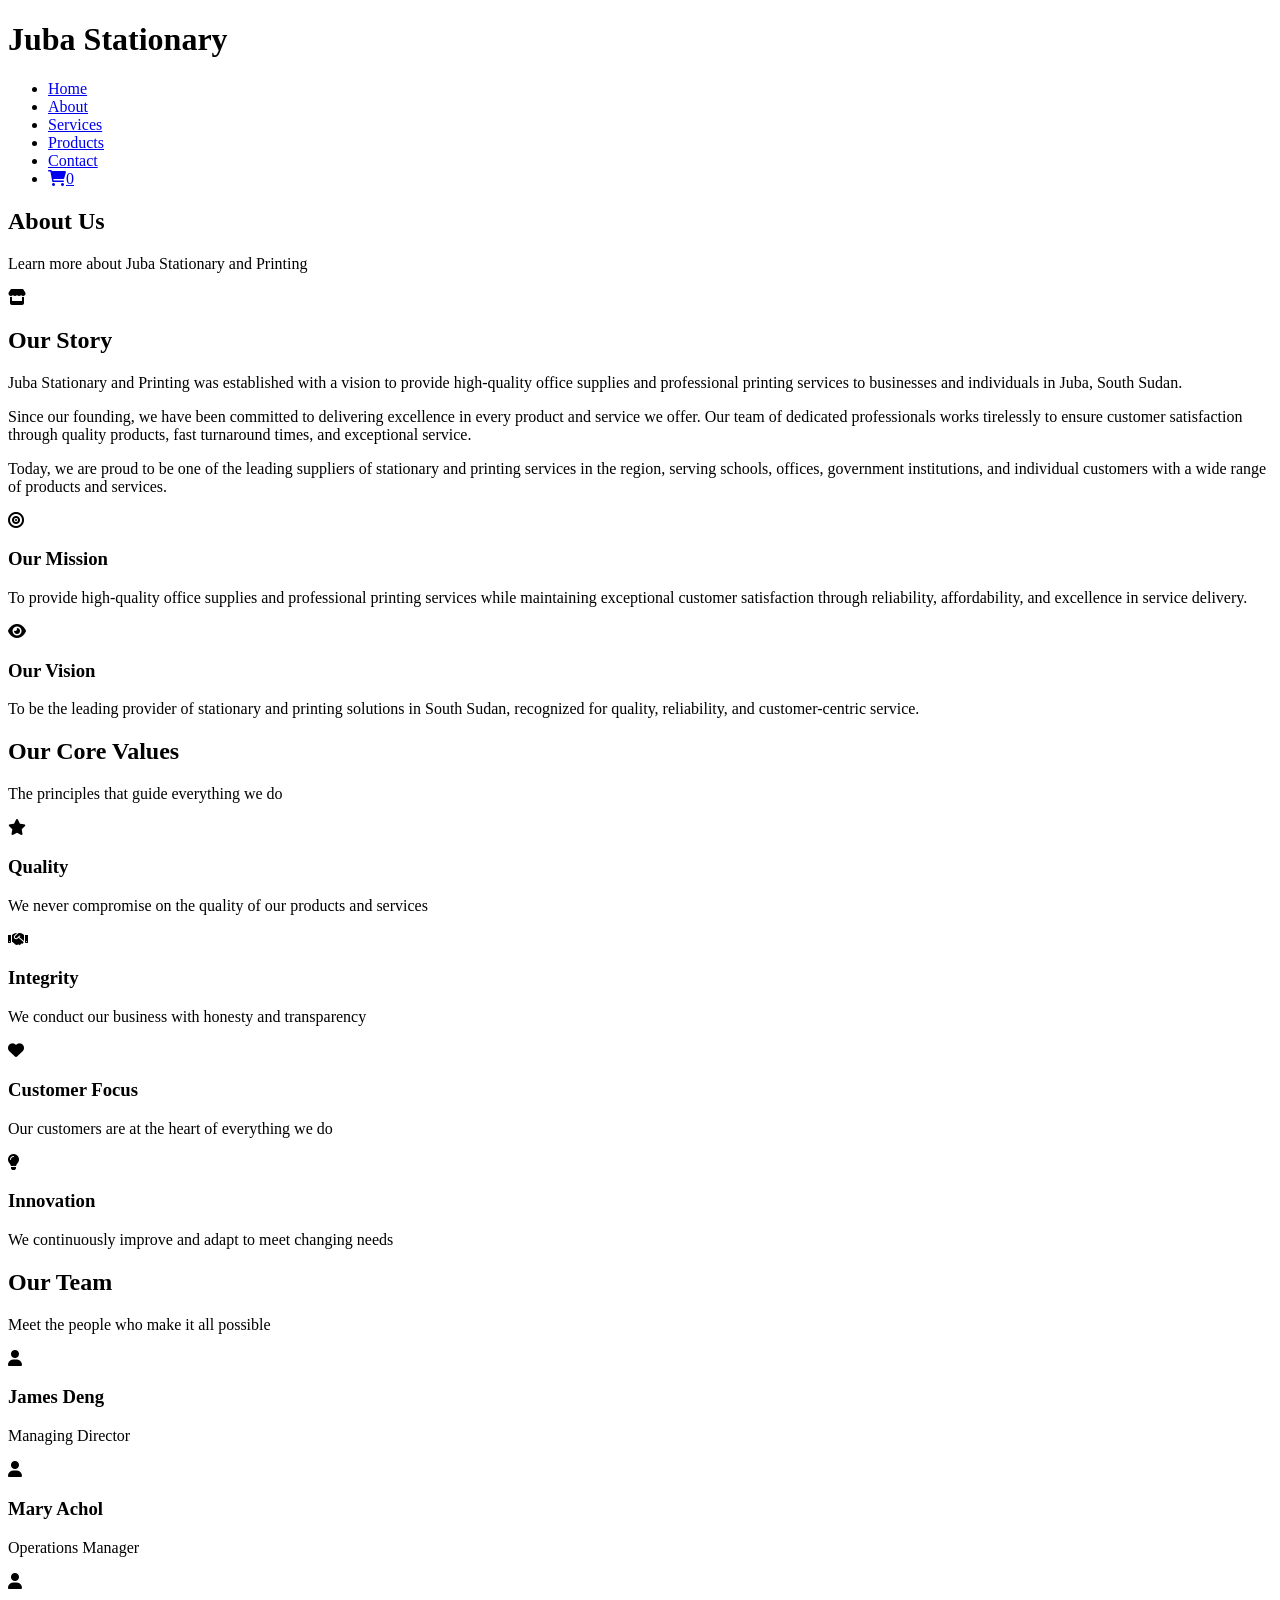
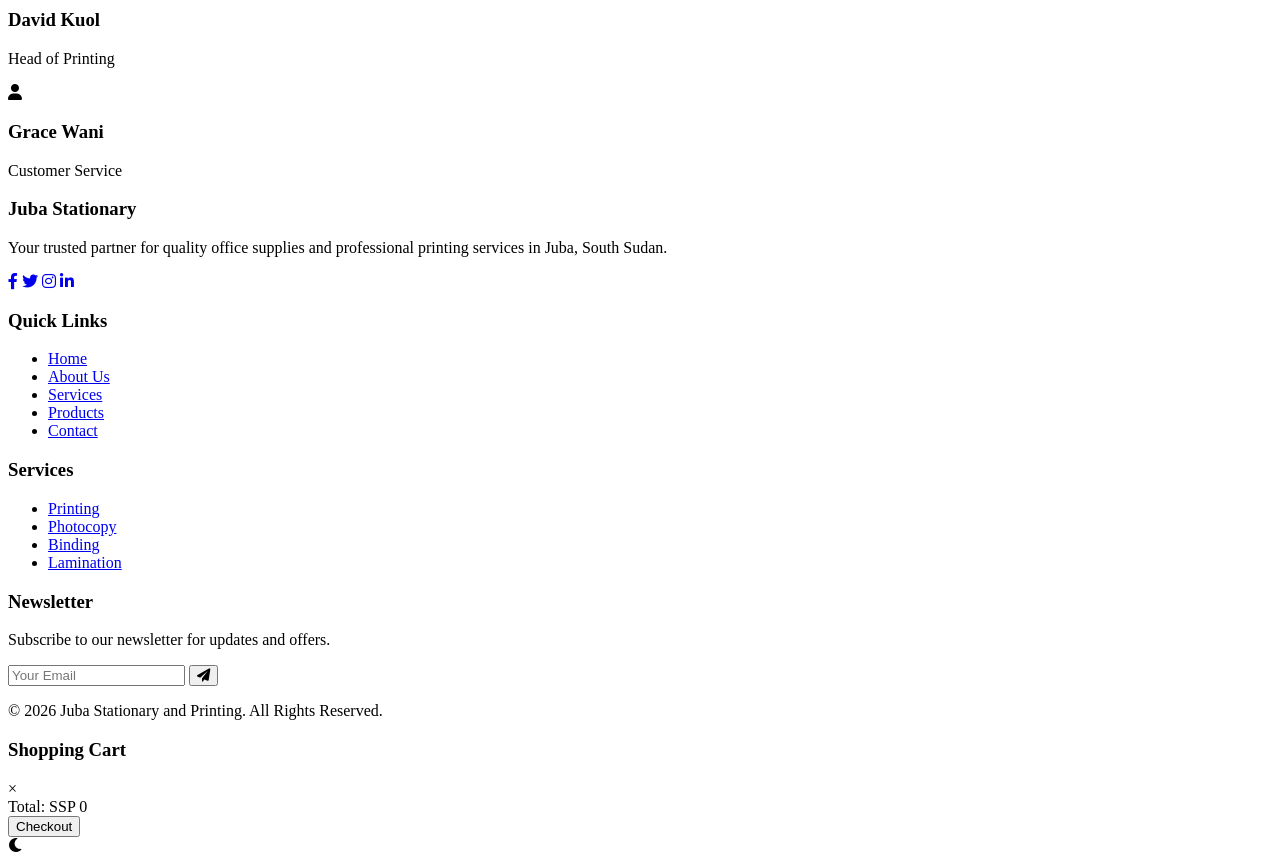
==== about.html @ 0d199f29 "juba stationary and printing juba stationary and printing" ====
<!DOCTYPE html>
<html lang="en">
<head>
    <meta charset="UTF-8">
    <meta name="viewport" content="width=device-width, initial-scale=1.0">
    <title>About Us - Juba Stationary and Printing</title>
    <link rel="stylesheet" href="assets/css/style.css">
    <link rel="preconnect" href="https://fonts.googleapis.com">
    <link rel="preconnect" href="https://fonts.gstatic.com" crossorigin>
    <link href="https://fonts.googleapis.com/css2?family=Poppins:wght@300;400;500;600;700&display=swap" rel="stylesheet">
    <link rel="stylesheet" href="https://cdnjs.cloudflare.com/ajax/libs/font-awesome/6.0.0/css/all.min.css">
</head>
<body>
    <!-- Header -->
    <header class="header" id="header">
        <div class="container">
            <div class="navbar">
                <div class="logo">
                    <h1><span>Juba</span> Stationary</h1>
                </div>
                <nav class="nav-menu" id="navMenu">
                    <ul class="nav-links">
                        <li><a href="index.html">Home</a></li>
                        <li><a href="about.html" class="active">About</a></li>
                        <li><a href="services.html">Services</a></li>
                        <li><a href="products.html">Products</a></li>
                        <li><a href="contact.html">Contact</a></li>
                        <li><a href="#" class="cart-icon"><i class="fas fa-shopping-cart"></i><span id="cartCount">0</span></a></li>
                    </ul>
                    <div class="mobile-menu-btn" id="mobileMenuBtn">
                        <span></span>
                        <span></span>
                        <span></span>
                    </div>
                </nav>
            </div>
        </div>
    </header>

    <!-- Page Header -->
    <section class="page-header">
        <div class="container">
            <h1>About Us</h1>
            <p>Learn more about Juba Stationary and Printing</p>
        </div>
    </section>

    <!-- About Section -->
    <section class="about-section">
        <div class="container">
            <div class="about-content">
                <div class="about-image">
                    <div class="image-placeholder">
                        <i class="fas fa-store"></i>
                    </div>
                </div>
                <div class="about-text">
                    <h2>Our Story</h2>
                    <p>Juba Stationary and Printing was established with a vision to provide high-quality office supplies and professional printing services to businesses and individuals in Juba, South Sudan.</p>
                    <p>Since our founding, we have been committed to delivering excellence in every product and service we offer. Our team of dedicated professionals works tirelessly to ensure customer satisfaction through quality products, fast turnaround times, and exceptional service.</p>
                    <p>Today, we are proud to be one of the leading suppliers of stationary and printing services in the region, serving schools, offices, government institutions, and individual customers with a wide range of products and services.</p>
                </div>
            </div>
        </div>
    </section>

    <!-- Mission & Vision -->
    <section class="mission-vision">
        <div class="container">
            <div class="mv-grid">
                <div class="mv-card">
                    <div class="mv-icon">
                        <i class="fas fa-bullseye"></i>
                    </div>
                    <h3>Our Mission</h3>
                    <p>To provide high-quality office supplies and professional printing services while maintaining exceptional customer satisfaction through reliability, affordability, and excellence in service delivery.</p>
                </div>
                <div class="mv-card">
                    <div class="mv-icon">
                        <i class="fas fa-eye"></i>
                    </div>
                    <h3>Our Vision</h3>
                    <p>To be the leading provider of stationary and printing solutions in South Sudan, recognized for quality, reliability, and customer-centric service.</p>
                </div>
            </div>
        </div>
    </section>

    <!-- Values -->
    <section class="values-section">
        <div class="container">
            <div class="section-title">
                <h2>Our Core Values</h2>
                <p>The principles that guide everything we do</p>
            </div>
            <div class="values-grid">
                <div class="value-card">
                    <i class="fas fa-star"></i>
                    <h3>Quality</h3>
                    <p>We never compromise on the quality of our products and services</p>
                </div>
                <div class="value-card">
                    <i class="fas fa-handshake"></i>
                    <h3>Integrity</h3>
                    <p>We conduct our business with honesty and transparency</p>
                </div>
                <div class="value-card">
                    <i class="fas fa-heart"></i>
                    <h3>Customer Focus</h3>
                    <p>Our customers are at the heart of everything we do</p>
                </div>
                <div class="value-card">
                    <i class="fas fa-lightbulb"></i>
                    <h3>Innovation</h3>
                    <p>We continuously improve and adapt to meet changing needs</p>
                </div>
            </div>
        </div>
    </section>

    <!-- Team Section -->
    <section class="team-section">
        <div class="container">
            <div class="section-title">
                <h2>Our Team</h2>
                <p>Meet the people who make it all possible</p>
            </div>
            <div class="team-grid">
                <div class="team-card">
                    <div class="team-image">
                        <i class="fas fa-user"></i>
                    </div>
                    <h3>James Deng</h3>
                    <p>Managing Director</p>
                </div>
                <div class="team-card">
                    <div class="team-image">
                        <i class="fas fa-user"></i>
                    </div>
                    <h3>Mary Achol</h3>
                    <p>Operations Manager</p>
                </div>
                <div class="team-card">
                    <div class="team-image">
                        <i class="fas fa-user"></i>
                    </div>
                    <h3>David Kuol</h3>
                    <p>Head of Printing</p>
                </div>
                <div class="team-card">
                    <div class="team-image">
                        <i class="fas fa-user"></i>
                    </div>
                    <h3>Grace Wani</h3>
                    <p>Customer Service</p>
                </div>
            </div>
        </div>
    </section>

    <!-- Footer -->
    <footer class="footer">
        <div class="container">
            <div class="footer-grid">
                <div class="footer-section">
                    <h3>Juba Stationary</h3>
                    <p>Your trusted partner for quality office supplies and professional printing services in Juba, South Sudan.</p>
                    <div class="social-links">
                        <a href="#"><i class="fab fa-facebook-f"></i></a>
                        <a href="#"><i class="fab fa-twitter"></i></a>
                        <a href="#"><i class="fab fa-instagram"></i></a>
                        <a href="#"><i class="fab fa-linkedin-in"></i></a>
                    </div>
                </div>
                <div class="footer-section">
                    <h3>Quick Links</h3>
                    <ul>
                        <li><a href="index.html">Home</a></li>
                        <li><a href="about.html">About Us</a></li>
                        <li><a href="services.html">Services</a></li>
                        <li><a href="products.html">Products</a></li>
                        <li><a href="contact.html">Contact</a></li>
                    </ul>
                </div>
                <div class="footer-section">
                    <h3>Services</h3>
                    <ul>
                        <li><a href="services.html">Printing</a></li>
                        <li><a href="services.html">Photocopy</a></li>
                        <li><a href="services.html">Binding</a></li>
                        <li><a href="services.html">Lamination</a></li>
                    </ul>
                </div>
                <div class="footer-section">
                    <h3>Newsletter</h3>
                    <p>Subscribe to our newsletter for updates and offers.</p>
                    <form class="newsletter-form" onsubmit="return subscribeNewsletter(event)">
                        <input type="email" placeholder="Your Email" required>
                        <button type="submit"><i class="fas fa-paper-plane"></i></button>
                    </form>
                </div>
            </div>
            <div class="footer-bottom">
                <p>&copy; 2026 Juba Stationary and Printing. All Rights Reserved.</p>
            </div>
        </div>
    </footer>

    <!-- Cart Modal -->
    <div class="cart-modal" id="cartModal">
        <div class="cart-content">
            <div class="cart-header">
                <h3>Shopping Cart</h3>
                <span class="close-cart" id="closeCart">&times;</span>
            </div>
            <div class="cart-items" id="cartItems"></div>
            <div class="cart-footer">
                <div class="cart-total">
                    <span>Total:</span>
                    <span id="cartTotal">SSP 0</span>
                </div>
                <button class="btn btn-primary" onclick="checkout()">Checkout</button>
            </div>
        </div>
    </div>

    <!-- Dark Mode Toggle -->
    <div class="dark-mode-toggle" id="darkModeToggle">
        <i class="fas fa-moon"></i>
    </div>

    <script src="assets/js/script.js"></script>
</body>
</html>
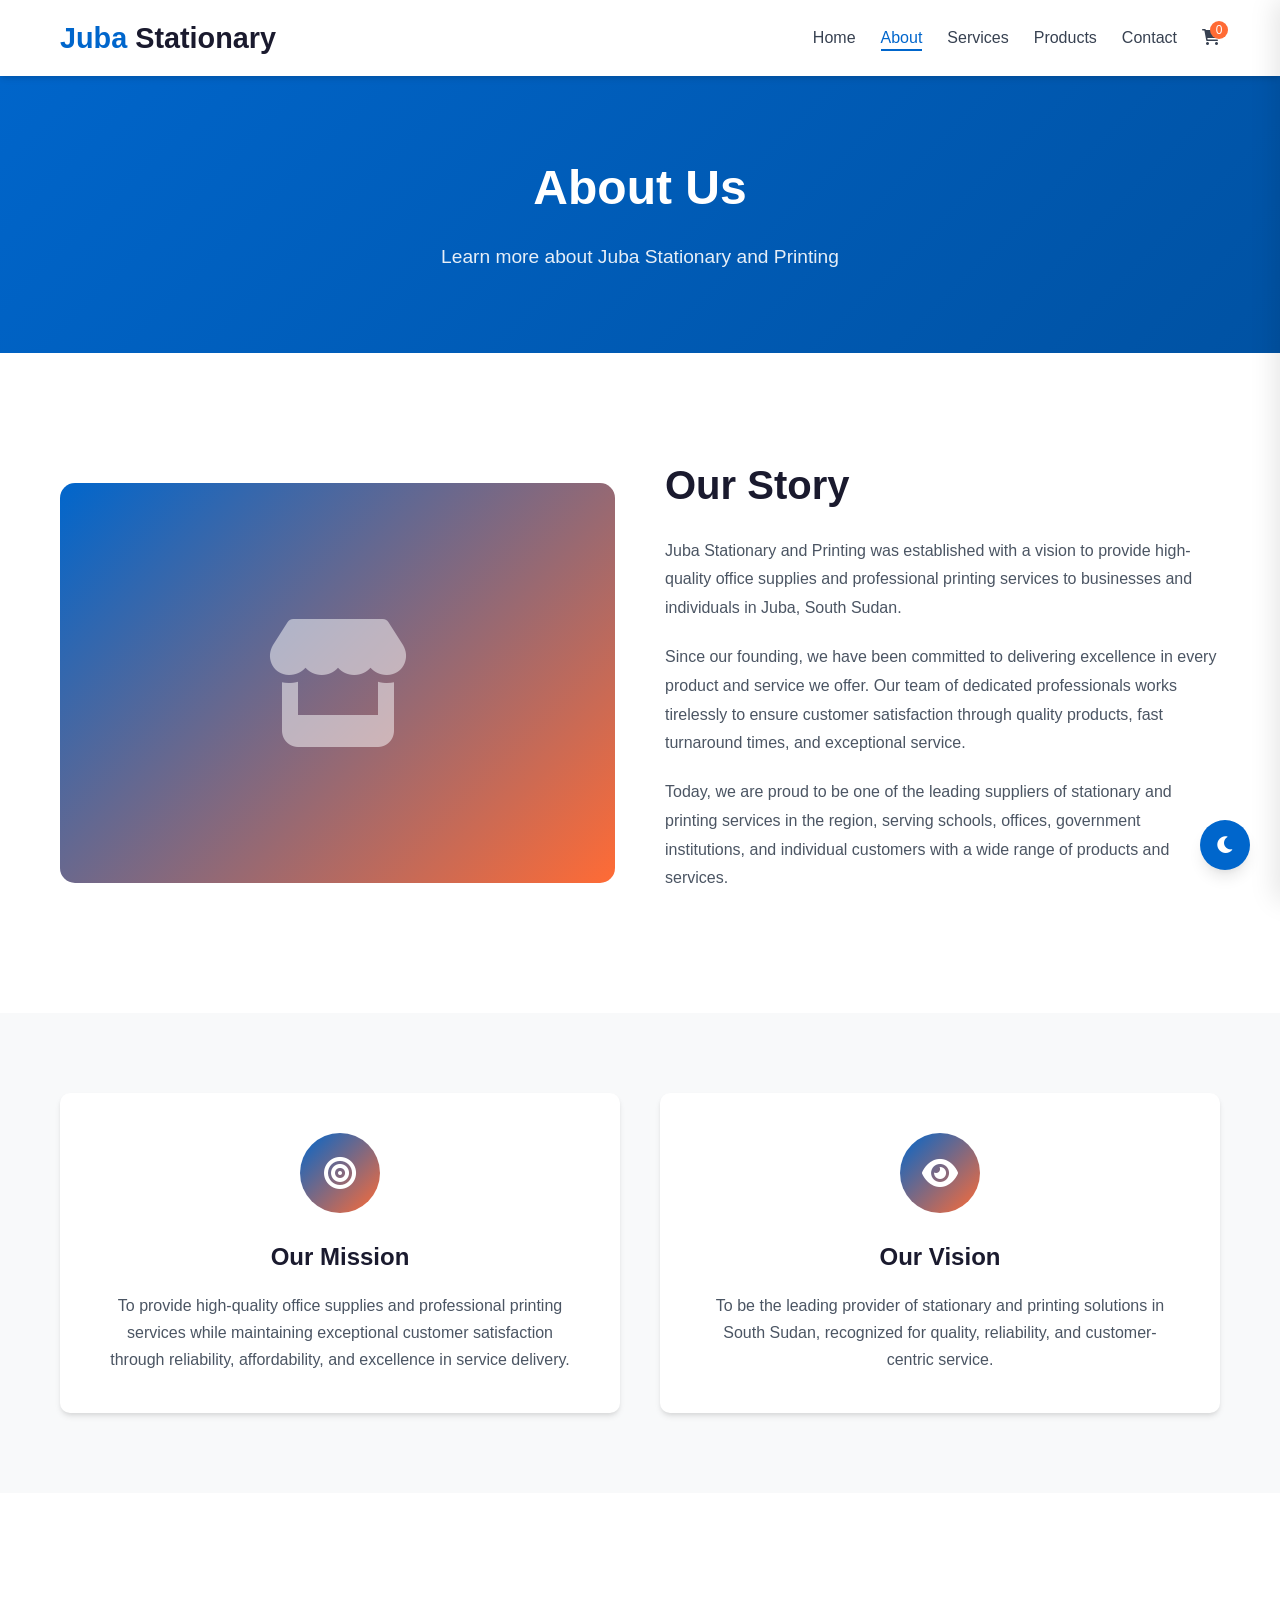
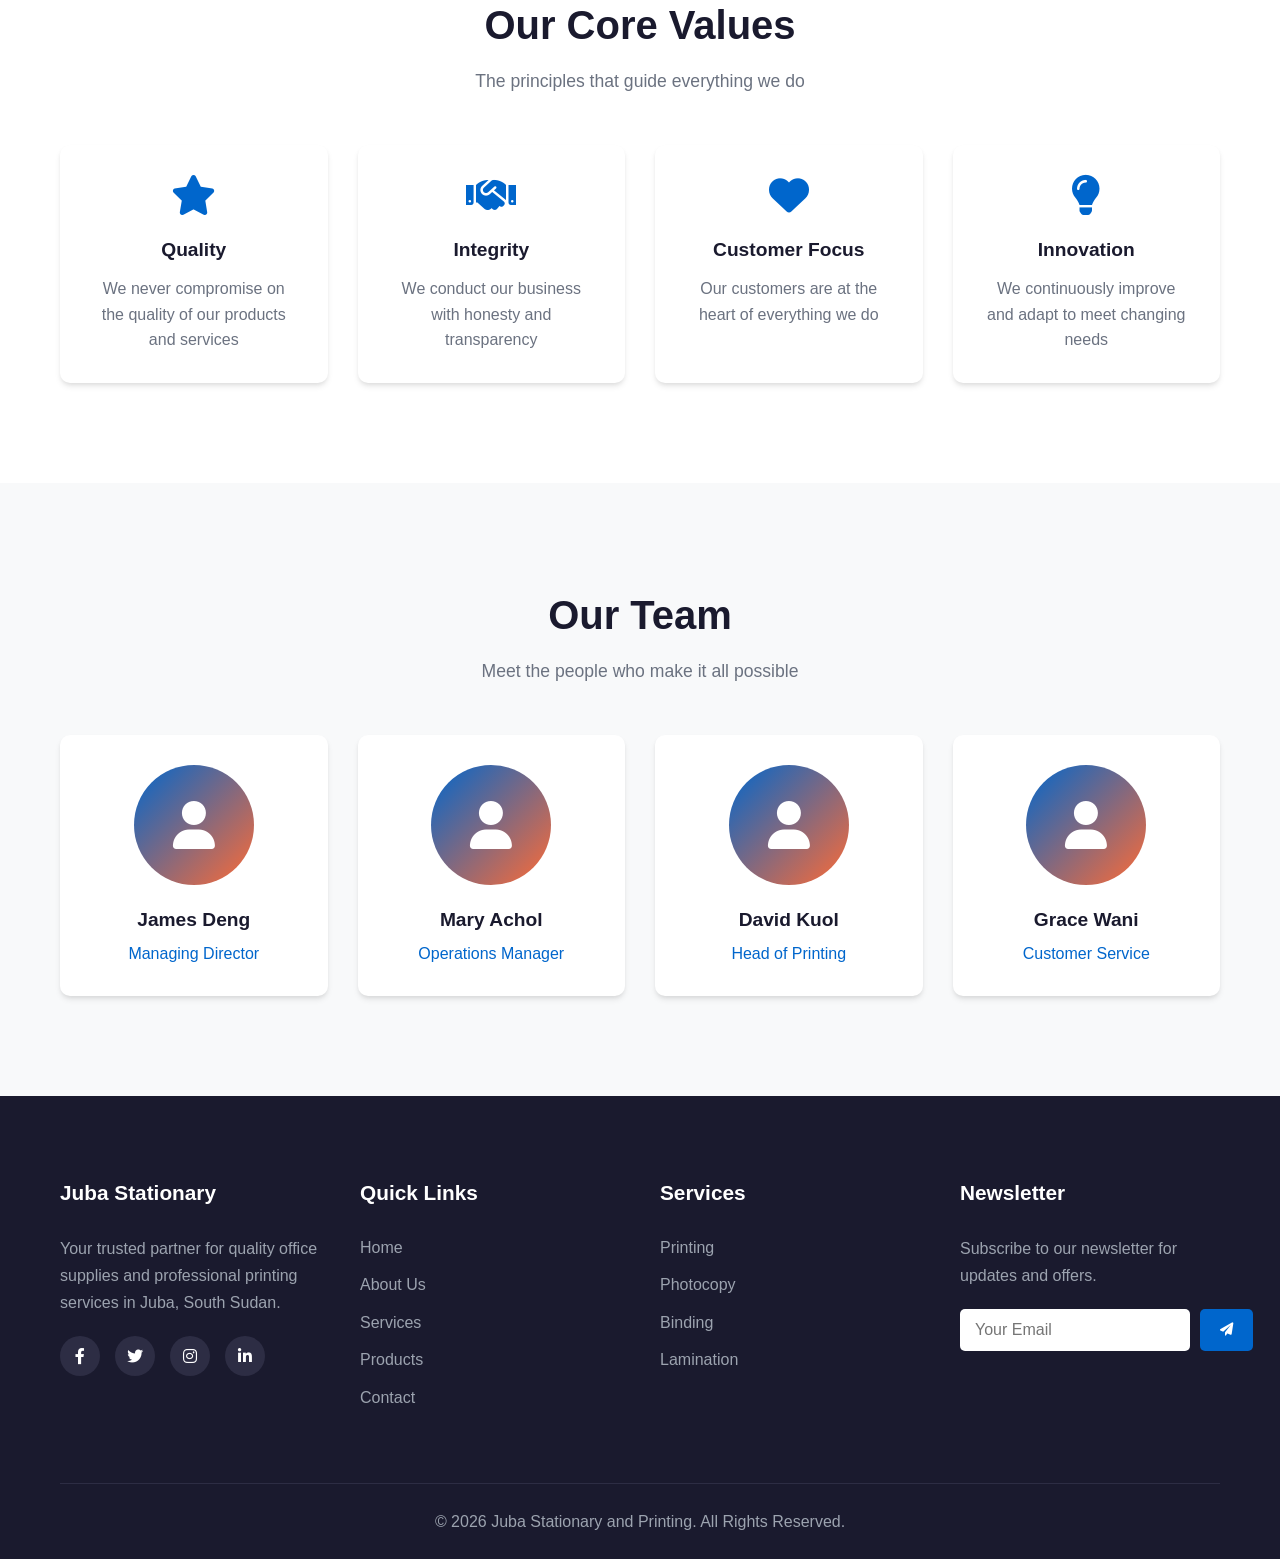
==== commit 5b9f0bda: "Update stylesheet link in about.html" ====
--- a/about.html
+++ b/about.html
@@ -4,7 +4,7 @@
     <meta charset="UTF-8">
     <meta name="viewport" content="width=device-width, initial-scale=1.0">
     <title>About Us - Juba Stationary and Printing</title>
-    <link rel="stylesheet" href="assets/css/style.css">
+    <link rel="stylesheet" href="style.css">
     <link rel="preconnect" href="https://fonts.googleapis.com">
     <link rel="preconnect" href="https://fonts.gstatic.com" crossorigin>
     <link href="https://fonts.googleapis.com/css2?family=Poppins:wght@300;400;500;600;700&display=swap" rel="stylesheet">
@@ -231,4 +231,4 @@
 
     <script src="assets/js/script.js"></script>
 </body>
-</html>+</html>
--- a/style.css
+++ b/style.css
@@ -0,0 +1,1756 @@
+:root {
+    --primary-color: #0066cc;
+    --primary-dark: #0052a3;
+    --secondary-color: #ff6b35;
+    --secondary-light: #ff8c5a;
+    --dark-color: #1a1a2e;
+    --light-dark: #2d2d44;
+    --white: #ffffff;
+    --light-bg: #f8f9fa;
+    --gray-100: #f3f4f6;
+    --gray-200: #e5e7eb;
+    --gray-300: #d1d5db;
+    --gray-400: #9ca3af;
+    --gray-500: #6b7280;
+    --gray-600: #4b5563;
+    --gray-700: #374151;
+    --gray-800: #1f2937;
+    --gray-900: #111827;
+    --shadow: 0 4px 6px -1px rgba(0, 0, 0, 0.1), 0 2px 4px -1px rgba(0, 0, 0, 0.06);
+    --shadow-lg: 0 10px 15px -3px rgba(0, 0, 0, 0.1), 0 4px 6px -2px rgba(0, 0, 0, 0.05);
+    --transition: all 0.3s ease;
+}
+
+* {
+    margin: 0;
+    padding: 0;
+    box-sizing: border-box;
+}
+
+html {
+    scroll-behavior: smooth;
+}
+
+body {
+    font-family: 'Poppins', sans-serif;
+    font-size: 16px;
+    line-height: 1.6;
+    color: var(--gray-800);
+    background-color: var(--white);
+    overflow-x: hidden;
+}
+
+body.dark-mode {
+    --dark-color: #f0f0f0;
+    --light-dark: #e0e0e0;
+    --white: #1a1a2e;
+    --light-bg: #2d2d44;
+    --gray-800: #f3f4f6;
+    background-color: var(--white);
+}
+
+a {
+    text-decoration: none;
+    color: inherit;
+    transition: var(--transition);
+}
+
+ul {
+    list-style: none;
+}
+
+img {
+    max-width: 100%;
+    height: auto;
+}
+
+.container {
+    max-width: 1200px;
+    margin: 0 auto;
+    padding: 0 20px;
+}
+
+.section-title {
+    text-align: center;
+    margin-bottom: 50px;
+}
+
+.section-title h2 {
+    font-size: 2.5rem;
+    color: var(--dark-color);
+    margin-bottom: 10px;
+}
+
+.section-title p {
+    color: var(--gray-500);
+    font-size: 1.1rem;
+}
+
+.btn {
+    display: inline-block;
+    padding: 12px 30px;
+    border-radius: 5px;
+    font-weight: 600;
+    font-size: 1rem;
+    cursor: pointer;
+    transition: var(--transition);
+    border: none;
+    text-align: center;
+}
+
+.btn-primary {
+    background-color: var(--primary-color);
+    color: var(--white);
+}
+
+.btn-primary:hover {
+    background-color: var(--primary-dark);
+    transform: translateY(-2px);
+    box-shadow: var(--shadow);
+}
+
+.btn-secondary {
+    background-color: var(--secondary-color);
+    color: var(--white);
+}
+
+.btn-secondary:hover {
+    background-color: var(--secondary-light);
+    transform: translateY(-2px);
+    box-shadow: var(--shadow);
+}
+
+/* Header */
+.header {
+    position: fixed;
+    top: 0;
+    left: 0;
+    right: 0;
+    background-color: var(--white);
+    box-shadow: var(--shadow);
+    z-index: 1000;
+    transition: var(--transition);
+}
+
+body.dark-mode .header {
+    background-color: var(--light-bg);
+}
+
+.navbar {
+    display: flex;
+    justify-content: space-between;
+    align-items: center;
+    padding: 15px 0;
+}
+
+.logo h1 {
+    font-size: 1.8rem;
+    font-weight: 700;
+    color: var(--dark-color);
+}
+
+.logo h1 span {
+    color: var(--primary-color);
+}
+
+.nav-menu {
+    display: flex;
+    align-items: center;
+    gap: 30px;
+}
+
+.nav-links {
+    display: flex;
+    gap: 25px;
+}
+
+.nav-links a {
+    font-weight: 500;
+    color: var(--gray-700);
+    position: relative;
+}
+
+.nav-links a:hover,
+.nav-links a.active {
+    color: var(--primary-color);
+}
+
+.nav-links a::after {
+    content: '';
+    position: absolute;
+    bottom: -5px;
+    left: 0;
+    width: 0;
+    height: 2px;
+    background-color: var(--primary-color);
+    transition: var(--transition);
+}
+
+.nav-links a:hover::after,
+.nav-links a.active::after {
+    width: 100%;
+}
+
+.cart-icon {
+    position: relative;
+}
+
+.cart-icon span {
+    position: absolute;
+    top: -8px;
+    right: -8px;
+    background-color: var(--secondary-color);
+    color: var(--white);
+    font-size: 0.75rem;
+    width: 18px;
+    height: 18px;
+    border-radius: 50%;
+    display: flex;
+    align-items: center;
+    justify-content: center;
+}
+
+.mobile-menu-btn {
+    display: none;
+    flex-direction: column;
+    gap: 5px;
+    cursor: pointer;
+}
+
+.mobile-menu-btn span {
+    width: 25px;
+    height: 3px;
+    background-color: var(--dark-color);
+    transition: var(--transition);
+}
+
+/* Hero Section */
+.hero {
+    position: relative;
+    min-height: 100vh;
+    display: flex;
+    align-items: center;
+    background: linear-gradient(135deg, #0066cc 0%, #004d99 100%);
+    padding-top: 80px;
+    overflow: hidden;
+}
+
+.hero::before {
+    content: '';
+    position: absolute;
+    top: 0;
+    left: 0;
+    right: 0;
+    bottom: 0;
+    background: url('data:image/svg+xml,<svg xmlns="http://www.w3.org/2000/svg" viewBox="0 0 100 100"><circle cx="50" cy="50" r="40" fill="none" stroke="rgba(255,255,255,0.1)" stroke-width="0.5"/></svg>') repeat;
+    background-size: 50px 50px;
+    opacity: 0.3;
+}
+
+.hero-overlay {
+    position: absolute;
+    top: 0;
+    left: 0;
+    right: 0;
+    bottom: 0;
+    background: linear-gradient(135deg, rgba(0, 102, 204, 0.9) 0%, rgba(0, 77, 153, 0.9) 100%);
+}
+
+.hero-content {
+    position: relative;
+    z-index: 1;
+    max-width: 700px;
+    color: var(--white);
+}
+
+.hero-subtitle {
+    display: inline-block;
+    background-color: rgba(255, 255, 255, 0.2);
+    padding: 8px 20px;
+    border-radius: 30px;
+    font-size: 0.9rem;
+    font-weight: 500;
+    margin-bottom: 20px;
+    animation: fadeInUp 0.8s ease;
+}
+
+.hero-content h2 {
+    font-size: 3.5rem;
+    font-weight: 700;
+    line-height: 1.2;
+    margin-bottom: 20px;
+    animation: fadeInUp 0.8s ease 0.2s both;
+}
+
+.hero-content p {
+    font-size: 1.2rem;
+    margin-bottom: 30px;
+    opacity: 0.9;
+    animation: fadeInUp 0.8s ease 0.4s both;
+}
+
+.hero-btns {
+    display: flex;
+    gap: 15px;
+    animation: fadeInUp 0.8s ease 0.6s both;
+}
+
+.hero-btns .btn {
+    padding: 15px 35px;
+}
+
+.hero-btns .btn-primary {
+    background-color: var(--white);
+    color: var(--primary-color);
+}
+
+.hero-btns .btn-primary:hover {
+    background-color: var(--gray-100);
+    transform: translateY(-2px);
+}
+
+.hero-btns .btn-secondary {
+    background-color: transparent;
+    border: 2px solid var(--white);
+    color: var(--white);
+}
+
+.hero-btns .btn-secondary:hover {
+    background-color: var(--white);
+    color: var(--primary-color);
+}
+
+@keyframes fadeInUp {
+    from {
+        opacity: 0;
+        transform: translateY(30px);
+    }
+    to {
+        opacity: 1;
+        transform: translateY(0);
+    }
+}
+
+/* Features Section */
+.features {
+    padding: 100px 0;
+    background-color: var(--light-bg);
+}
+
+body.dark-mode .features {
+    background-color: var(--light-dark);
+}
+
+.features-grid {
+    display: grid;
+    grid-template-columns: repeat(auto-fit, minmax(250px, 1fr));
+    gap: 30px;
+}
+
+.feature-card {
+    background-color: var(--white);
+    padding: 40px 30px;
+    border-radius: 10px;
+    text-align: center;
+    transition: var(--transition);
+    box-shadow: var(--shadow);
+}
+
+body.dark-mode .feature-card {
+    background-color: var(--gray-800);
+}
+
+.feature-card:hover {
+    transform: translateY(-10px);
+    box-shadow: var(--shadow-lg);
+}
+
+.feature-icon {
+    width: 80px;
+    height: 80px;
+    background-color: rgba(0, 102, 204, 0.1);
+    border-radius: 50%;
+    display: flex;
+    align-items: center;
+    justify-content: center;
+    margin: 0 auto 20px;
+}
+
+.feature-icon i {
+    font-size: 2rem;
+    color: var(--primary-color);
+}
+
+.feature-card h3 {
+    font-size: 1.3rem;
+    color: var(--dark-color);
+    margin-bottom: 10px;
+}
+
+.feature-card p {
+    color: var(--gray-500);
+}
+
+/* Featured Products */
+.featured-products {
+    padding: 100px 0;
+}
+
+.products-grid {
+    display: grid;
+    grid-template-columns: repeat(auto-fit, minmax(280px, 1fr));
+    gap: 30px;
+    margin-bottom: 40px;
+}
+
+.product-card {
+    background-color: var(--white);
+    border-radius: 10px;
+    overflow: hidden;
+    box-shadow: var(--shadow);
+    transition: var(--transition);
+}
+
+body.dark-mode .product-card {
+    background-color: var(--gray-800);
+}
+
+.product-card:hover {
+    transform: translateY(-5px);
+    box-shadow: var(--shadow-lg);
+}
+
+.product-image {
+    height: 200px;
+    background-color: var(--gray-100);
+    display: flex;
+    align-items: center;
+    justify-content: center;
+}
+
+body.dark-mode .product-image {
+    background-color: var(--gray-700);
+}
+
+.product-image i {
+    font-size: 4rem;
+    color: var(--gray-400);
+}
+
+.product-info {
+    padding: 20px;
+}
+
+.product-info h3 {
+    font-size: 1.1rem;
+    color: var(--dark-color);
+    margin-bottom: 10px;
+}
+
+.product-price {
+    font-size: 1.3rem;
+    font-weight: 600;
+    color: var(--primary-color);
+    margin-bottom: 15px;
+}
+
+.product-btn {
+    width: 100%;
+    padding: 10px;
+    background-color: var(--primary-color);
+    color: var(--white);
+    border: none;
+    border-radius: 5px;
+    font-weight: 500;
+    cursor: pointer;
+    transition: var(--transition);
+}
+
+.product-btn:hover {
+    background-color: var(--primary-dark);
+}
+
+.view-all {
+    text-align: center;
+    margin-top: 30px;
+}
+
+/* Services Preview */
+.services-preview {
+    padding: 100px 0;
+    background-color: var(--light-bg);
+}
+
+body.dark-mode .services-preview {
+    background-color: var(--light-dark);
+}
+
+.services-grid {
+    display: grid;
+    grid-template-columns: repeat(auto-fit, minmax(300px, 1fr));
+    gap: 30px;
+}
+
+.service-card {
+    background-color: var(--white);
+    padding: 40px 30px;
+    border-radius: 10px;
+    text-align: center;
+    transition: var(--transition);
+    box-shadow: var(--shadow);
+}
+
+body.dark-mode .service-card {
+    background-color: var(--gray-800);
+}
+
+.service-card:hover {
+    transform: translateY(-5px);
+    box-shadow: var(--shadow-lg);
+}
+
+.service-image {
+    width: 100px;
+    height: 100px;
+    background: linear-gradient(135deg, var(--primary-color) 0%, var(--secondary-color) 100%);
+    border-radius: 50%;
+    display: flex;
+    align-items: center;
+    justify-content: center;
+    margin: 0 auto 25px;
+}
+
+.service-image i {
+    font-size: 2.5rem;
+    color: var(--white);
+}
+
+.service-card h3 {
+    font-size: 1.4rem;
+    color: var(--dark-color);
+    margin-bottom: 15px;
+}
+
+.service-card p {
+    color: var(--gray-500);
+}
+
+/* Testimonials */
+.testimonials {
+    padding: 100px 0;
+}
+
+.testimonials-grid {
+    display: grid;
+    grid-template-columns: repeat(auto-fit, minmax(320px, 1fr));
+    gap: 30px;
+}
+
+.testimonial-card {
+    background-color: var(--white);
+    padding: 30px;
+    border-radius: 10px;
+    box-shadow: var(--shadow);
+}
+
+body.dark-mode .testimonial-card {
+    background-color: var(--gray-800);
+}
+
+.testimonial-content {
+    margin-bottom: 25px;
+}
+
+.testimonial-content p {
+    color: var(--gray-600);
+    font-style: italic;
+    line-height: 1.8;
+}
+
+.testimonial-author {
+    display: flex;
+    align-items: center;
+    gap: 15px;
+}
+
+.author-image {
+    width: 50px;
+    height: 50px;
+    background-color: var(--primary-color);
+    border-radius: 50%;
+    display: flex;
+    align-items: center;
+    justify-content: center;
+}
+
+.author-image i {
+    color: var(--white);
+    font-size: 1.2rem;
+}
+
+.testimonial-author h4 {
+    color: var(--dark-color);
+    font-size: 1rem;
+    margin-bottom: 3px;
+}
+
+.testimonial-author span {
+    color: var(--gray-500);
+    font-size: 0.9rem;
+}
+
+/* Contact Preview */
+.contact-preview {
+    padding: 80px 0;
+}
+
+.contact-box {
+    background: linear-gradient(135deg, var(--primary-color) 0%, var(--secondary-color) 100%);
+    border-radius: 15px;
+    padding: 50px;
+    display: flex;
+    justify-content: space-between;
+    align-items: center;
+    color: var(--white);
+}
+
+.contact-info h2 {
+    font-size: 2rem;
+    margin-bottom: 10px;
+}
+
+.contact-info > p {
+    opacity: 0.9;
+    margin-bottom: 25px;
+}
+
+.info-item {
+    display: flex;
+    align-items: center;
+    gap: 15px;
+    margin-bottom: 15px;
+}
+
+.info-item i {
+    font-size: 1.2rem;
+}
+
+.contact-btn .btn {
+    background-color: var(--white);
+    color: var(--primary-color);
+}
+
+.contact-btn .btn:hover {
+    background-color: var(--gray-100);
+}
+
+/* Page Header */
+.page-header {
+    padding: 150px 0 80px;
+    background: linear-gradient(135deg, var(--primary-color) 0%, var(--primary-dark) 100%);
+    text-align: center;
+    color: var(--white);
+}
+
+.page-header h1 {
+    font-size: 3rem;
+    margin-bottom: 15px;
+}
+
+.page-header p {
+    font-size: 1.2rem;
+    opacity: 0.9;
+}
+
+/* About Section */
+.about-section {
+    padding: 100px 0;
+}
+
+.about-content {
+    display: grid;
+    grid-template-columns: 1fr 1fr;
+    gap: 50px;
+    align-items: center;
+}
+
+.about-image {
+    position: relative;
+}
+
+.image-placeholder {
+    width: 100%;
+    height: 400px;
+    background: linear-gradient(135deg, var(--primary-color) 0%, var(--secondary-color) 100%);
+    border-radius: 15px;
+    display: flex;
+    align-items: center;
+    justify-content: center;
+}
+
+.image-placeholder i {
+    font-size: 8rem;
+    color: var(--white);
+    opacity: 0.5;
+}
+
+.about-text h2 {
+    font-size: 2.5rem;
+    color: var(--dark-color);
+    margin-bottom: 20px;
+}
+
+.about-text p {
+    color: var(--gray-600);
+    margin-bottom: 20px;
+    line-height: 1.8;
+}
+
+/* Mission & Vision */
+.mission-vision {
+    padding: 80px 0;
+    background-color: var(--light-bg);
+}
+
+body.dark-mode .mission-vision {
+    background-color: var(--light-dark);
+}
+
+.mv-grid {
+    display: grid;
+    grid-template-columns: repeat(auto-fit, minmax(400px, 1fr));
+    gap: 40px;
+}
+
+.mv-card {
+    background-color: var(--white);
+    padding: 40px;
+    border-radius: 10px;
+    text-align: center;
+    box-shadow: var(--shadow);
+}
+
+body.dark-mode .mv-card {
+    background-color: var(--gray-800);
+}
+
+.mv-icon {
+    width: 80px;
+    height: 80px;
+    background: linear-gradient(135deg, var(--primary-color) 0%, var(--secondary-color) 100%);
+    border-radius: 50%;
+    display: flex;
+    align-items: center;
+    justify-content: center;
+    margin: 0 auto 25px;
+}
+
+.mv-icon i {
+    font-size: 2rem;
+    color: var(--white);
+}
+
+.mv-card h3 {
+    font-size: 1.5rem;
+    color: var(--dark-color);
+    margin-bottom: 15px;
+}
+
+.mv-card p {
+    color: var(--gray-600);
+    line-height: 1.7;
+}
+
+/* Values Section */
+.values-section {
+    padding: 100px 0;
+}
+
+.values-grid {
+    display: grid;
+    grid-template-columns: repeat(auto-fit, minmax(250px, 1fr));
+    gap: 30px;
+}
+
+.value-card {
+    text-align: center;
+    padding: 30px;
+    background-color: var(--white);
+    border-radius: 10px;
+    transition: var(--transition);
+    box-shadow: var(--shadow);
+}
+
+body.dark-mode .value-card {
+    background-color: var(--gray-800);
+}
+
+.value-card:hover {
+    transform: translateY(-5px);
+    box-shadow: var(--shadow-lg);
+}
+
+.value-card i {
+    font-size: 2.5rem;
+    color: var(--primary-color);
+    margin-bottom: 20px;
+}
+
+.value-card h3 {
+    font-size: 1.2rem;
+    color: var(--dark-color);
+    margin-bottom: 10px;
+}
+
+.value-card p {
+    color: var(--gray-500);
+}
+
+/* Team Section */
+.team-section {
+    padding: 100px 0;
+    background-color: var(--light-bg);
+}
+
+body.dark-mode .team-section {
+    background-color: var(--light-dark);
+}
+
+.team-grid {
+    display: grid;
+    grid-template-columns: repeat(auto-fit, minmax(250px, 1fr));
+    gap: 30px;
+}
+
+.team-card {
+    background-color: var(--white);
+    padding: 30px;
+    border-radius: 10px;
+    text-align: center;
+    transition: var(--transition);
+    box-shadow: var(--shadow);
+}
+
+body.dark-mode .team-card {
+    background-color: var(--gray-800);
+}
+
+.team-card:hover {
+    transform: translateY(-5px);
+    box-shadow: var(--shadow-lg);
+}
+
+.team-image {
+    width: 120px;
+    height: 120px;
+    background: linear-gradient(135deg, var(--primary-color) 0%, var(--secondary-color) 100%);
+    border-radius: 50%;
+    display: flex;
+    align-items: center;
+    justify-content: center;
+    margin: 0 auto 20px;
+}
+
+.team-image i {
+    font-size: 3rem;
+    color: var(--white);
+}
+
+.team-card h3 {
+    font-size: 1.2rem;
+    color: var(--dark-color);
+    margin-bottom: 5px;
+}
+
+.team-card p {
+    color: var(--primary-color);
+    font-weight: 500;
+}
+
+/* Services Page */
+.services-section {
+    padding: 100px 0;
+}
+
+.services-list {
+    display: flex;
+    flex-direction: column;
+    gap: 50px;
+}
+
+.service-item {
+    display: grid;
+    grid-template-columns: 200px 1fr;
+    gap: 40px;
+    background-color: var(--white);
+    padding: 40px;
+    border-radius: 10px;
+    box-shadow: var(--shadow);
+    align-items: center;
+}
+
+body.dark-mode .service-item {
+    background-color: var(--gray-800);
+}
+
+.service-item .service-icon {
+    width: 150px;
+    height: 150px;
+    background: linear-gradient(135deg, var(--primary-color) 0%, var(--secondary-color) 100%);
+    border-radius: 50%;
+    display: flex;
+    align-items: center;
+    justify-content: center;
+    margin: 0 auto;
+}
+
+.service-item .service-icon i {
+    font-size: 3.5rem;
+    color: var(--white);
+}
+
+.service-details h3 {
+    font-size: 1.8rem;
+    color: var(--dark-color);
+    margin-bottom: 15px;
+}
+
+.service-details p {
+    color: var(--gray-600);
+    margin-bottom: 20px;
+    line-height: 1.7;
+}
+
+.service-details ul {
+    display: grid;
+    grid-template-columns: 1fr 1fr;
+    gap: 15px;
+    margin-bottom: 25px;
+}
+
+.service-details ul li {
+    display: flex;
+    align-items: center;
+    gap: 10px;
+    color: var(--gray-700);
+}
+
+.service-details ul li i {
+    color: var(--secondary-color);
+}
+
+/* CTA Section */
+.cta-section {
+    padding: 80px 0;
+    background: linear-gradient(135deg, var(--primary-color) 0%, var(--secondary-color) 100%);
+    text-align: center;
+    color: var(--white);
+}
+
+.cta-section h2 {
+    font-size: 2.5rem;
+    margin-bottom: 15px;
+}
+
+.cta-section p {
+    font-size: 1.1rem;
+    margin-bottom: 30px;
+    opacity: 0.9;
+}
+
+/* Products Page */
+.products-section {
+    padding: 100px 0;
+}
+
+.products-toolbar {
+    display: flex;
+    justify-content: space-between;
+    align-items: center;
+    margin-bottom: 50px;
+    flex-wrap: wrap;
+    gap: 20px;
+}
+
+.search-box {
+    display: flex;
+    background-color: var(--white);
+    border-radius: 5px;
+    overflow: hidden;
+    box-shadow: var(--shadow);
+    width: 300px;
+}
+
+body.dark-mode .search-box {
+    background-color: var(--gray-800);
+}
+
+.search-box input {
+    flex: 1;
+    padding: 12px 15px;
+    border: none;
+    outline: none;
+    font-size: 1rem;
+}
+
+body.dark-mode .search-box input {
+    background-color: var(--gray-800);
+    color: var(--white);
+}
+
+.search-box button {
+    padding: 12px 20px;
+    background-color: var(--primary-color);
+    border: none;
+    color: var(--white);
+    cursor: pointer;
+}
+
+.filter-buttons {
+    display: flex;
+    gap: 10px;
+    flex-wrap: wrap;
+}
+
+.filter-btn {
+    padding: 10px 20px;
+    border: 2px solid var(--primary-color);
+    background-color: transparent;
+    color: var(--primary-color);
+    border-radius: 5px;
+    cursor: pointer;
+    font-weight: 500;
+    transition: var(--transition);
+}
+
+.filter-btn:hover,
+.filter-btn.active {
+    background-color: var(--primary-color);
+    color: var(--white);
+}
+
+/* Contact Page */
+.contact-section {
+    padding: 100px 0;
+}
+
+.contact-grid {
+    display: grid;
+    grid-template-columns: 1fr 1fr;
+    gap: 50px;
+}
+
+.contact-form-container,
+.contact-info-container {
+    background-color: var(--white);
+    padding: 40px;
+    border-radius: 10px;
+    box-shadow: var(--shadow);
+}
+
+body.dark-mode .contact-form-container,
+body.dark-mode .contact-info-container {
+    background-color: var(--gray-800);
+}
+
+.contact-form-container h2,
+.contact-info-container h2 {
+    font-size: 1.8rem;
+    color: var(--dark-color);
+    margin-bottom: 30px;
+}
+
+.form-group {
+    margin-bottom: 25px;
+}
+
+.form-group label {
+    display: block;
+    color: var(--gray-700);
+    margin-bottom: 8px;
+    font-weight: 500;
+}
+
+.form-group input,
+.form-group textarea {
+    width: 100%;
+    padding: 12px 15px;
+    border: 2px solid var(--gray-200);
+    border-radius: 5px;
+    font-size: 1rem;
+    font-family: inherit;
+    transition: var(--transition);
+}
+
+body.dark-mode .form-group input,
+body.dark-mode .form-group textarea {
+    background-color: var(--gray-700);
+    border-color: var(--gray-600);
+    color: var(--white);
+}
+
+.form-group input:focus,
+.form-group textarea:focus {
+    outline: none;
+    border-color: var(--primary-color);
+}
+
+.contact-info-item {
+    display: flex;
+    align-items: flex-start;
+    gap: 20px;
+    margin-bottom: 30px;
+}
+
+.contact-info-item i {
+    width: 50px;
+    height: 50px;
+    background-color: rgba(0, 102, 204, 0.1);
+    border-radius: 50%;
+    display: flex;
+    align-items: center;
+    justify-content: center;
+    color: var(--primary-color);
+    font-size: 1.2rem;
+    flex-shrink: 0;
+}
+
+.contact-info-item h3 {
+    font-size: 1.1rem;
+    color: var(--dark-color);
+    margin-bottom: 5px;
+}
+
+.contact-info-item p {
+    color: var(--gray-600);
+}
+
+.map-container {
+    margin-top: 30px;
+    border-radius: 10px;
+    overflow: hidden;
+}
+
+/* Footer */
+.footer {
+    background-color: var(--dark-color);
+    color: var(--white);
+    padding: 80px 0 0;
+}
+
+.footer-grid {
+    display: grid;
+    grid-template-columns: repeat(auto-fit, minmax(250px, 1fr));
+    gap: 40px;
+    padding-bottom: 60px;
+}
+
+.footer-section h3 {
+    font-size: 1.3rem;
+    margin-bottom: 25px;
+    color: var(--white);
+}
+
+.footer-section > p {
+    color: var(--gray-400);
+    margin-bottom: 20px;
+    line-height: 1.7;
+}
+
+.social-links {
+    display: flex;
+    gap: 15px;
+}
+
+.social-links a {
+    width: 40px;
+    height: 40px;
+    background-color: var(--light-dark);
+    border-radius: 50%;
+    display: flex;
+    align-items: center;
+    justify-content: center;
+    transition: var(--transition);
+}
+
+.social-links a:hover {
+    background-color: var(--primary-color);
+}
+
+.footer-section ul li {
+    margin-bottom: 12px;
+}
+
+.footer-section ul li a {
+    color: var(--gray-400);
+}
+
+.footer-section ul li a:hover {
+    color: var(--white);
+    padding-left: 5px;
+}
+
+.newsletter-form {
+    display: flex;
+    gap: 10px;
+}
+
+.newsletter-form input {
+    flex: 1;
+    padding: 12px 15px;
+    border: none;
+    border-radius: 5px;
+    font-size: 1rem;
+}
+
+.newsletter-form button {
+    padding: 12px 20px;
+    background-color: var(--primary-color);
+    border: none;
+    border-radius: 5px;
+    color: var(--white);
+    cursor: pointer;
+    transition: var(--transition);
+}
+
+.newsletter-form button:hover {
+    background-color: var(--primary-dark);
+}
+
+.footer-bottom {
+    border-top: 1px solid var(--light-dark);
+    padding: 25px 0;
+    text-align: center;
+}
+
+.footer-bottom p {
+    color: var(--gray-400);
+}
+
+/* Cart Modal */
+.cart-modal {
+    position: fixed;
+    top: 0;
+    right: -400px;
+    width: 400px;
+    height: 100vh;
+    background-color: var(--white);
+    box-shadow: -5px 0 25px rgba(0, 0, 0, 0.1);
+    z-index: 2000;
+    transition: var(--transition);
+}
+
+body.dark-mode .cart-modal {
+    background-color: var(--gray-800);
+}
+
+.cart-modal.active {
+    right: 0;
+}
+
+.cart-content {
+    display: flex;
+    flex-direction: column;
+    height: 100%;
+}
+
+.cart-header {
+    display: flex;
+    justify-content: space-between;
+    align-items: center;
+    padding: 25px;
+    border-bottom: 1px solid var(--gray-200);
+}
+
+body.dark-mode .cart-header {
+    border-color: var(--gray-700);
+}
+
+.cart-header h3 {
+    font-size: 1.3rem;
+    color: var(--dark-color);
+}
+
+.close-cart {
+    font-size: 2rem;
+    color: var(--gray-500);
+    cursor: pointer;
+    transition: var(--transition);
+}
+
+.close-cart:hover {
+    color: var(--dark-color);
+}
+
+.cart-items {
+    flex: 1;
+    overflow-y: auto;
+    padding: 25px;
+}
+
+.cart-item {
+    display: flex;
+    gap: 15px;
+    padding: 15px 0;
+    border-bottom: 1px solid var(--gray-200);
+}
+
+body.dark-mode .cart-item {
+    border-color: var(--gray-700);
+}
+
+.cart-item-image {
+    width: 70px;
+    height: 70px;
+    background-color: var(--gray-100);
+    border-radius: 5px;
+    display: flex;
+    align-items: center;
+    justify-content: center;
+}
+
+body.dark-mode .cart-item-image {
+    background-color: var(--gray-700);
+}
+
+.cart-item-image i {
+    font-size: 1.5rem;
+    color: var(--gray-400);
+}
+
+.cart-item-info {
+    flex: 1;
+}
+
+.cart-item-info h4 {
+    font-size: 1rem;
+    color: var(--dark-color);
+    margin-bottom: 5px;
+}
+
+.cart-item-info p {
+    color: var(--primary-color);
+    font-weight: 600;
+}
+
+.cart-item-qty {
+    display: flex;
+    align-items: center;
+    gap: 10px;
+    margin-top: 10px;
+}
+
+.qty-btn {
+    width: 25px;
+    height: 25px;
+    background-color: var(--gray-200);
+    border: none;
+    border-radius: 3px;
+    cursor: pointer;
+    font-weight: bold;
+}
+
+body.dark-mode .qty-btn {
+    background-color: var(--gray-700);
+    color: var(--white);
+}
+
+.remove-item {
+    color: var(--secondary-color);
+    cursor: pointer;
+    font-size: 0.9rem;
+}
+
+.cart-footer {
+    padding: 25px;
+    border-top: 1px solid var(--gray-200);
+    background-color: var(--light-bg);
+}
+
+body.dark-mode .cart-footer {
+    background-color: var(--gray-700);
+    border-color: var(--gray-600);
+}
+
+.cart-total {
+    display: flex;
+    justify-content: space-between;
+    font-size: 1.2rem;
+    font-weight: 600;
+    margin-bottom: 20px;
+    color: var(--dark-color);
+}
+
+.cart-footer .btn {
+    width: 100%;
+}
+
+/* Dark Mode Toggle */
+.dark-mode-toggle {
+    position: fixed;
+    bottom: 30px;
+    right: 30px;
+    width: 50px;
+    height: 50px;
+    background-color: var(--primary-color);
+    border-radius: 50%;
+    display: flex;
+    align-items: center;
+    justify-content: center;
+    cursor: pointer;
+    box-shadow: var(--shadow-lg);
+    z-index: 1001;
+    transition: var(--transition);
+}
+
+.dark-mode-toggle:hover {
+    transform: scale(1.1);
+}
+
+.dark-mode-toggle i {
+    color: var(--white);
+    font-size: 1.2rem;
+}
+
+body.dark-mode .dark-mode-toggle i::before {
+    content: '\f185';
+}
+
+/* Auth Pages */
+.auth-section {
+    padding: 150px 0 80px;
+    min-height: 100vh;
+    display: flex;
+    align-items: center;
+    justify-content: center;
+}
+
+.auth-container {
+    background-color: var(--white);
+    padding: 50px;
+    border-radius: 10px;
+    box-shadow: var(--shadow-lg);
+    max-width: 450px;
+    width: 100%;
+}
+
+body.dark-mode .auth-container {
+    background-color: var(--gray-800);
+}
+
+.auth-container h2 {
+    font-size: 2rem;
+    color: var(--dark-color);
+    text-align: center;
+    margin-bottom: 10px;
+}
+
+.auth-container .subtitle {
+    text-align: center;
+    color: var(--gray-500);
+    margin-bottom: 40px;
+}
+
+.auth-container .form-group {
+    margin-bottom: 20px;
+}
+
+.auth-container .btn {
+    width: 100%;
+    margin-top: 10px;
+}
+
+.auth-container .form-footer {
+    text-align: center;
+    margin-top: 25px;
+    color: var(--gray-500);
+}
+
+.auth-container .form-footer a {
+    color: var(--primary-color);
+    font-weight: 600;
+}
+
+/* Admin Panel */
+.admin-section {
+    padding: 120px 0 80px;
+}
+
+.admin-container {
+    display: grid;
+    grid-template-columns: 250px 1fr;
+    gap: 30px;
+}
+
+.admin-sidebar {
+    background-color: var(--white);
+    padding: 30px;
+    border-radius: 10px;
+    box-shadow: var(--shadow);
+    height: fit-content;
+}
+
+body.dark-mode .admin-sidebar {
+    background-color: var(--gray-800);
+}
+
+.admin-sidebar h3 {
+    font-size: 1.2rem;
+    color: var(--dark-color);
+    margin-bottom: 25px;
+    padding-bottom: 15px;
+    border-bottom: 2px solid var(--gray-200);
+}
+
+body.dark-mode .admin-sidebar h3 {
+    border-color: var(--gray-700);
+}
+
+.admin-sidebar ul li {
+    margin-bottom: 12px;
+}
+
+.admin-sidebar ul li a {
+    display: block;
+    padding: 12px 15px;
+    color: var(--gray-700);
+    border-radius: 5px;
+    transition: var(--transition);
+}
+
+body.dark-mode .admin-sidebar ul li a {
+    color: var(--gray-300);
+}
+
+.admin-sidebar ul li a:hover,
+.admin-sidebar ul li a.active {
+    background-color: var(--primary-color);
+    color: var(--white);
+}
+
+.admin-content {
+    background-color: var(--white);
+    padding: 30px;
+    border-radius: 10px;
+    box-shadow: var(--shadow);
+}
+
+body.dark-mode .admin-content {
+    background-color: var(--gray-800);
+}
+
+.admin-content h2 {
+    font-size: 1.8rem;
+    color: var(--dark-color);
+    margin-bottom: 30px;
+}
+
+.admin-stats {
+    display: grid;
+    grid-template-columns: repeat(auto-fit, minmax(200px, 1fr));
+    gap: 25px;
+    margin-bottom: 40px;
+}
+
+.stat-card {
+    background-color: var(--light-bg);
+    padding: 25px;
+    border-radius: 10px;
+    text-align: center;
+}
+
+body.dark-mode .stat-card {
+    background-color: var(--gray-700);
+}
+
+.stat-card h4 {
+    font-size: 0.9rem;
+    color: var(--gray-500);
+    margin-bottom: 10px;
+}
+
+.stat-card .number {
+    font-size: 2rem;
+    font-weight: 700;
+    color: var(--primary-color);
+}
+
+.admin-table {
+    width: 100%;
+    border-collapse: collapse;
+}
+
+.admin-table th,
+.admin-table td {
+    padding: 15px;
+    text-align: left;
+    border-bottom: 1px solid var(--gray-200);
+}
+
+body.dark-mode .admin-table th,
+body.dark-mode .admin-table td {
+    border-color: var(--gray-700);
+}
+
+.admin-table th {
+    background-color: var(--light-bg);
+    color: var(--dark-color);
+    font-weight: 600;
+}
+
+body.dark-mode .admin-table th {
+    background-color: var(--gray-700);
+}
+
+.admin-table .actions {
+    display: flex;
+    gap: 10px;
+}
+
+.admin-table .actions button {
+    padding: 8px 12px;
+    border: none;
+    border-radius: 5px;
+    cursor: pointer;
+    font-size: 0.9rem;
+}
+
+.edit-btn {
+    background-color: var(--primary-color);
+    color: var(--white);
+}
+
+.delete-btn {
+    background-color: var(--secondary-color);
+    color: var(--white);
+}
+
+/* Responsive Design */
+@media (max-width: 1024px) {
+    .about-content {
+        grid-template-columns: 1fr;
+    }
+
+    .service-item {
+        grid-template-columns: 1fr;
+        text-align: center;
+    }
+
+    .service-details ul {
+        justify-items: center;
+    }
+
+    .contact-grid {
+        grid-template-columns: 1fr;
+    }
+
+    .admin-container {
+        grid-template-columns: 1fr;
+    }
+}
+
+@media (max-width: 768px) {
+    .nav-links {
+        position: fixed;
+        top: 0;
+        right: -100%;
+        width: 80%;
+        height: 100vh;
+        background-color: var(--white);
+        flex-direction: column;
+        padding: 100px 40px 40px;
+        transition: var(--transition);
+        box-shadow: -5px 0 25px rgba(0, 0, 0, 0.1);
+    }
+
+    body.dark-mode .nav-links {
+        background-color: var(--gray-800);
+    }
+
+    .nav-links.active {
+        right: 0;
+    }
+
+    .mobile-menu-btn {
+        display: flex;
+        z-index: 1001;
+    }
+
+    .mobile-menu-btn.active span:nth-child(1) {
+        transform: rotate(45deg) translate(5px, 6px);
+    }
+
+    .mobile-menu-btn.active span:nth-child(2) {
+        opacity: 0;
+    }
+
+    .mobile-menu-btn.active span:nth-child(3) {
+        transform: rotate(-45deg) translate(5px, -6px);
+    }
+
+    .hero-content h2 {
+        font-size: 2.5rem;
+    }
+
+    .contact-box {
+        flex-direction: column;
+        text-align: center;
+        gap: 30px;
+    }
+
+    .products-toolbar {
+        flex-direction: column;
+        align-items: stretch;
+    }
+
+    .search-box {
+        width: 100%;
+    }
+
+    .filter-buttons {
+        justify-content: center;
+    }
+
+    .cart-modal {
+        width: 100%;
+        right: -100%;
+    }
+
+    .mv-grid {
+        grid-template-columns: 1fr;
+    }
+
+    .auth-container {
+        padding: 30px;
+    }
+}
+
+@media (max-width: 480px) {
+    .hero-content h2 {
+        font-size: 2rem;
+    }
+
+    .hero-btns {
+        flex-direction: column;
+    }
+
+    .section-title h2 {
+        font-size: 2rem;
+    }
+
+    .products-grid,
+    .features-grid,
+    .services-grid,
+    .testimonials-grid {
+        grid-template-columns: 1fr;
+    }
+
+    .page-header h1 {
+        font-size: 2rem;
+    }
+
+    .contact-form-container,
+    .contact-info-container {
+        padding: 25px;
+    }
+}
